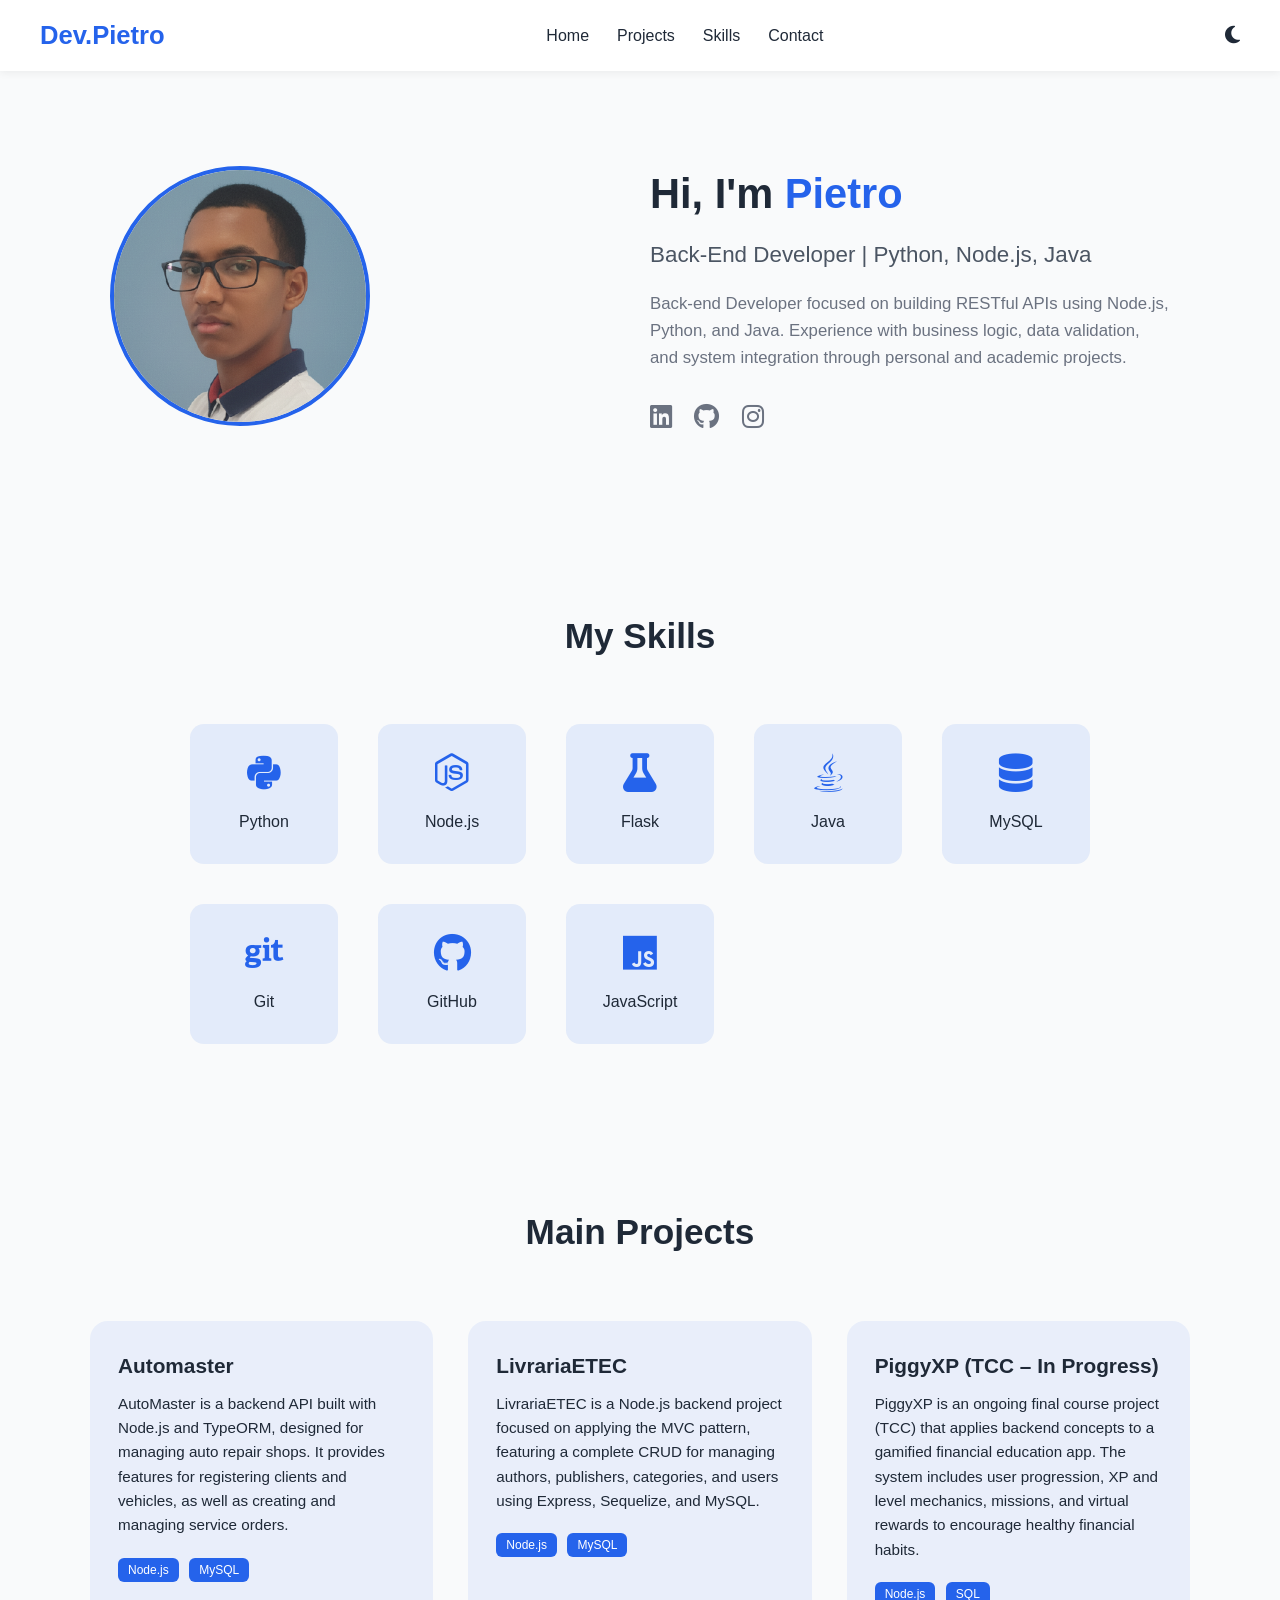
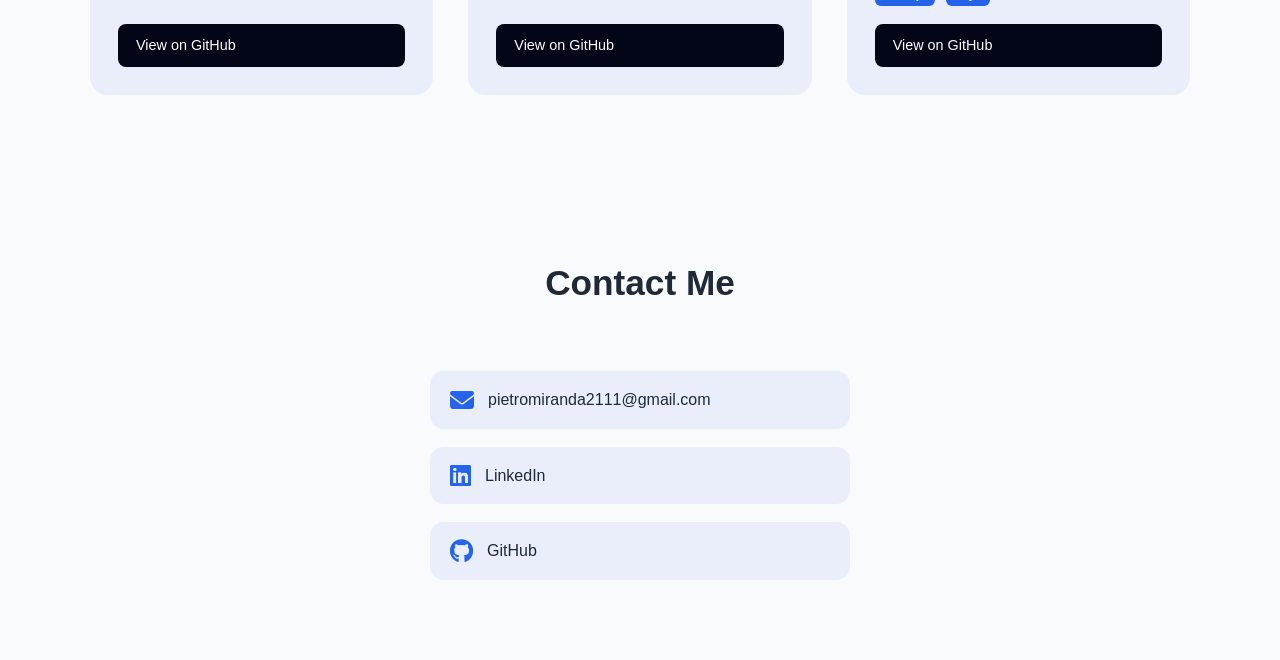
==== index.html @ 5e17f9bc "Update index.html" ====
<!DOCTYPE html>
<html lang="en">
  <head>
    <meta charset="UTF-8" />
    <meta name="viewport" content="width=device-width, initial-scale=1.0" />
    <title>Portfolio - Pietro Miranda</title>
    <link rel="stylesheet" href="index.css" />
    <link
      rel="stylesheet"
      href="https://cdnjs.cloudflare.com/ajax/libs/font-awesome/6.5.2/css/all.min.css"
    />
  </head>
  <body>
    <!-- HEADER -->
    <header>
      <div class="logo">Dev.Pietro</div>

      <nav id="nav">
        <a href="#">Home</a>
        <a href="#projects">Projects</a>
        <a href="#skills">Skills</a>
        <a href="#contact">Contact</a>
      </nav>

      <div id="menu-toggle" class="menu-toggle">
        <div></div>
        <div></div>
        <div></div>
      </div>

      <button id="theme-toggle" aria-label="Toggle dark/light mode">
        <i class="fa-solid fa-moon"></i>
      </button>
    </header>

    <!-- HOME -->
    <section class="home" id="home">
      <div class="home-img">
        <img src="/assets/profile.png" alt="Photo of Pietro" />
      </div>
      <div class="home-content">
        <h1>Hi, I'm <span>Pietro</span></h1>
        <h3 class="typing-text">Back-End Developer | Python, Node.js, Java</h3>
        <p>
          Back-end Developer focused on building RESTful APIs using Node.js,
          Python, and Java. Experience with business logic, data validation, and
          system integration through personal and academic projects.
        </p>
        <div class="social-icons">
          <a
            href="https://www.linkedin.com/in/your-linkedin-username"
            target="_blank"
            ><i class="fa-brands fa-linkedin"></i
          ></a>
          <a href="https://github.com/pietros133" target="_blank"
            ><i class="fa-brands fa-github"></i
          ></a>
          <a href="https://www.instagram.com/dev.pietro/" target="_blank"
            ><i class="fa-brands fa-instagram"></i
          ></a>
        </div>
      </div>
    </section>

    <!-- SKILLS -->
    <section class="skills" id="skills">
      <h2 class="section-title">My Skills</h2>
      <div class="skills-container">
        <div class="skill-box">
          <i class="fa-brands fa-python"></i><span>Python</span>
        </div>
        <div class="skill-box">
          <i class="fa-brands fa-node-js"></i><span>Node.js</span>
        </div>
        <div class="skill-box">
          <i class="fa-solid fa-flask"></i><span>Flask</span>
        </div>
        <div class="skill-box">
          <i class="fa-brands fa-java"></i><span>Java</span>
        </div>
        <div class="skill-box">
          <i class="fa-solid fa-database"></i><span>MySQL</span>
        </div>
        <div class="skill-box">
          <i class="fa-brands fa-git"></i><span>Git</span>
        </div>
        <div class="skill-box">
          <i class="fa-brands fa-github"></i><span>GitHub</span>
        </div>
        <div class="skill-box">
          <i class="fa-brands fa-js"></i><span>JavaScript</span>
        </div>
      </div>
    </section>

    <!-- PROJECTS -->
    <section class="projects" id="projects">
      <h2 class="section-title">Main Projects</h2>
      <div class="projects-container">
        <div class="project-box">
          <h3>Automaster</h3>
          <p>
            AutoMaster is a backend API built with Node.js and TypeORM, designed
            for managing auto repair shops. It provides features for registering
            clients and vehicles, as well as creating and managing service
            orders.
          </p>

          <div class="badges">
            <span class="badge">Node.js</span>
            <span class="badge">MySQL</span>
          </div>
          <a
            href="https://github.com/pietros133/Automaster-Backend"
            target="_blank"
            class="btn"
            >View on GitHub</a
          >
        </div>

        <div class="project-box">
          <h3>LivrariaETEC</h3>
          <p>
            LivrariaETEC is a Node.js backend project focused on applying the
            MVC pattern, featuring a complete CRUD for managing authors,
            publishers, categories, and users using Express, Sequelize, and
            MySQL.
          </p>

          <div class="badges">
            <span class="badge">Node.js</span>
            <span class="badge">MySQL</span>
          </div>
          <a
            href="https://github.com/pietros133/livrariaetec"
            target="_blank"
            class="btn"
            >View on GitHub</a
          >
        </div>

        <div class="project-box">
          <h3>PiggyXP (TCC – In Progress)</h3>
          <p>
            PiggyXP is an ongoing final course project (TCC) that applies
            backend concepts to a gamified financial education app. The system
            includes user progression, XP and level mechanics, missions, and
            virtual rewards to encourage healthy financial habits.
          </p>
          <div class="badges">
            <span class="badge">Node.js</span>
            <span class="badge">SQL</span>
          </div>
          <a
            href="https://github.com/pietros133/Piggyxp---Backend"
            target="_blank"
            class="btn"
            >View on GitHub</a
          >
        </div>
      </div>
    </section>
    <!-- CONTACT -->
    <section class="contact" id="contact">
      <h2 class="section-title">Contact Me</h2>

      <div class="contact-info">
        <a href="mailto:pietromiranda2111@gmail.com" class="contact-item">
          <i class="fa-solid fa-envelope"></i>
          <span>pietromiranda2111@gmail.com</span>
        </a>

        <a
          href="https://www.linkedin.com/in/your-linkedin-username"
          target="_blank"
          class="contact-item"
        >
          <i class="fa-brands fa-linkedin"></i>
          <span>LinkedIn</span>
        </a>

        <a
          href="https://github.com/pietros133"
          target="_blank"
          class="contact-item"
        >
          <i class="fa-brands fa-github"></i>
          <span>GitHub</span>
        </a>
      </div>
    </section>

    <script src="index.js"></script>
  </body>
</html>
---- index.css ----
* {
  margin: 0;
  padding: 0;
  box-sizing: border-box;
}
html {
  scroll-behavior: smooth;
}

body {
  font-family: "Roboto", sans-serif;
  line-height: 1.6;
  color: #1f2937;
  background: #f9fafb;
  transition: background 0.3s, color 0.3s;
}

body.dark {
  background: #0f172a;
  color: #e5e7eb;
}

header {
  display: flex;
  justify-content: space-between;
  align-items: center;
  padding: 15px 40px;
  background: #ffffff;
  position: sticky;
  top: 0;
  z-index: 100;
  box-shadow: 0 2px 8px rgba(0, 0, 0, 0.06);
}

body.dark header {
  background: #020617;
}

.logo {
  font-weight: 700;
  color: #2563eb;
  font-size: 1.6rem;
}

nav {
  display: flex;
  align-items: center;
}

nav a {
  margin: 0 14px;
  text-decoration: none;
  color: inherit;
  font-weight: 500;
  position: relative;
}

nav a::after {
  content: "";
  width: 0;
  height: 2px;
  background: #2563eb;
  position: absolute;
  bottom: -4px;
  left: 0;
  transition: 0.3s;
}

nav a:hover::after {
  width: 100%;
}

.menu-toggle {
  display: none;
  flex-direction: column;
  gap: 5px;
  cursor: pointer;
}

.menu-toggle div {
  width: 25px;
  height: 3px;
  background: currentColor;
}

#theme-toggle {
  background: none;
  border: none;
  font-size: 1.25rem;
  cursor: pointer;
  margin-left: 20px;
}

#theme-toggle i {
  color: #1f2937; /* tema claro */
  transition: color 0.3s ease, transform 0.3s ease;
}

body.dark #theme-toggle i {
  color: #ffffff; /* lua/sol branco no dark */
}

#theme-toggle:hover i {
  transform: rotate(15deg) scale(1.1);
}

.home {
  max-width: 1100px;
  margin: 0 auto;
  padding: 90px 20px;
  display: flex;
  align-items: center;
  justify-content: space-between;
  gap: 60px;
}

.home-img img {
  width: 260px;
  height: 260px;
  border-radius: 50%;
  object-fit: cover;
  border: 4px solid #2563eb;
}

.home-content {
  max-width: 520px;
}

.home-content h1 {
  font-size: 2.6rem;
  margin-bottom: 10px;
}

.home-content h1 span {
  color: #2563eb;
}

.home-content h3 {
  font-size: 1.4rem;
  font-weight: 500;
  margin-bottom: 18px;
  color: #4b5563;
}

body.dark .home-content h3 {
  color: #cbd5f5;
}

.home-content p {
  font-size: 1.05rem;
  margin-bottom: 25px;
  color: #6b7280;
}

body.dark .home-content p {
  color: #d1d5db;
}

.social-icons a {
  margin-right: 18px;
  font-size: 1.6rem;
  color: #6b7280;
  transition: 0.3s;
}

.social-icons a:hover {
  color: #2563eb;
}

.section-title {
  text-align: center;
  font-size: 2.2rem;
  margin-bottom: 60px;
}

.skills {
  padding: 80px 20px;
}

.skills-container {
  max-width: 900px;
  margin: 0 auto;
  display: grid;
  grid-template-columns: repeat(auto-fit, minmax(140px, 1fr));
  gap: 40px;
}

.skill-box {
  background: rgba(37, 99, 235, 0.1);
  padding: 30px 20px;
  border-radius: 14px;
  text-align: center;
  transition: 0.35s ease;
}

.skill-box i {
  font-size: 2.4rem;
  color: #2563eb;
  margin-bottom: 16px;
  display: block;
}

.skill-box span {
  font-weight: 500;
}

.skill-box:hover {
  transform: translateY(-8px) scale(1.03);
  background: #2563eb;
  color: #ffffff;
}

.skill-box:hover i {
  color: #ffffff;
}

body.dark .skill-box {
  background: rgba(99, 102, 241, 0.18);
}

body.dark .skill-box:hover {
  background: #6366f1;
}

.projects {
  padding: 80px 20px;
}

.projects-container {
  max-width: 1100px;
  margin: 0 auto;
  display: grid;
  grid-template-columns: repeat(auto-fit, minmax(280px, 1fr));
  gap: 35px;
}

.project-box {
  background: rgba(37, 99, 235, 0.08);
  padding: 28px;
  border-radius: 18px;
  display: flex;
  flex-direction: column;
  transition: 0.4s ease;
}

.project-box h3 {
  margin-bottom: 10px;
  font-size: 1.3rem;
}

.project-box p {
  font-size: 0.95rem;
  margin-bottom: 18px;
}

.badges {
  margin-bottom: 18px;
}

.badge {
  background: #2563eb;
  color: #ffffff;
  font-size: 0.75rem;
  padding: 5px 10px;
  border-radius: 6px;
  margin-right: 6px;
}

.project-box a.btn {
  margin-top: auto;
  background: #020617;
  color: #ffffff;
  padding: 10px 18px;
  border-radius: 8px;
  text-decoration: none;
  font-size: 0.9rem;
}

.project-box:hover {
  transform: translateY(-10px);
  background: #2563eb;
  color: #ffffff;
}

.project-box:hover a.btn {
  background: #ffffff;
  color: #2563eb;
}

.contact {
  padding: 80px 20px;
}

.contact-info {
  max-width: 420px;
  margin: 0 auto;
  display: flex;
  flex-direction: column;
  gap: 18px;
}

.contact-info a {
  display: flex;
  align-items: center;
  gap: 14px;
  padding: 16px 20px;
  border-radius: 14px;
  text-decoration: none;
  color: inherit;
  background: rgba(37, 99, 235, 0.08);
  transition: 0.35s ease;
}

.contact-info a i {
  font-size: 1.5rem;
  color: #2563eb;
}

.contact-info a:hover {
  transform: translateY(-6px);
  background: #2563eb;
  color: #ffffff;
}

.contact-info a:hover i {
  color: #ffffff;
}

body.dark .contact-info a {
  background: rgba(99, 102, 241, 0.25);
}

@media (max-width: 900px) {
  .home {
    flex-direction: column;
    text-align: center;
  }
}

@media (max-width: 768px) {
  nav {
    display: none;
    position: absolute;
    top: 65px;
    right: 20px;
    background: #ffffff;
    flex-direction: column;
    padding: 12px;
    border-radius: 10px;
  }

  body.dark nav {
    background: #020617;
  }

  nav.active {
    display: flex;
  }

  .menu-toggle {
    display: flex;
  }
}
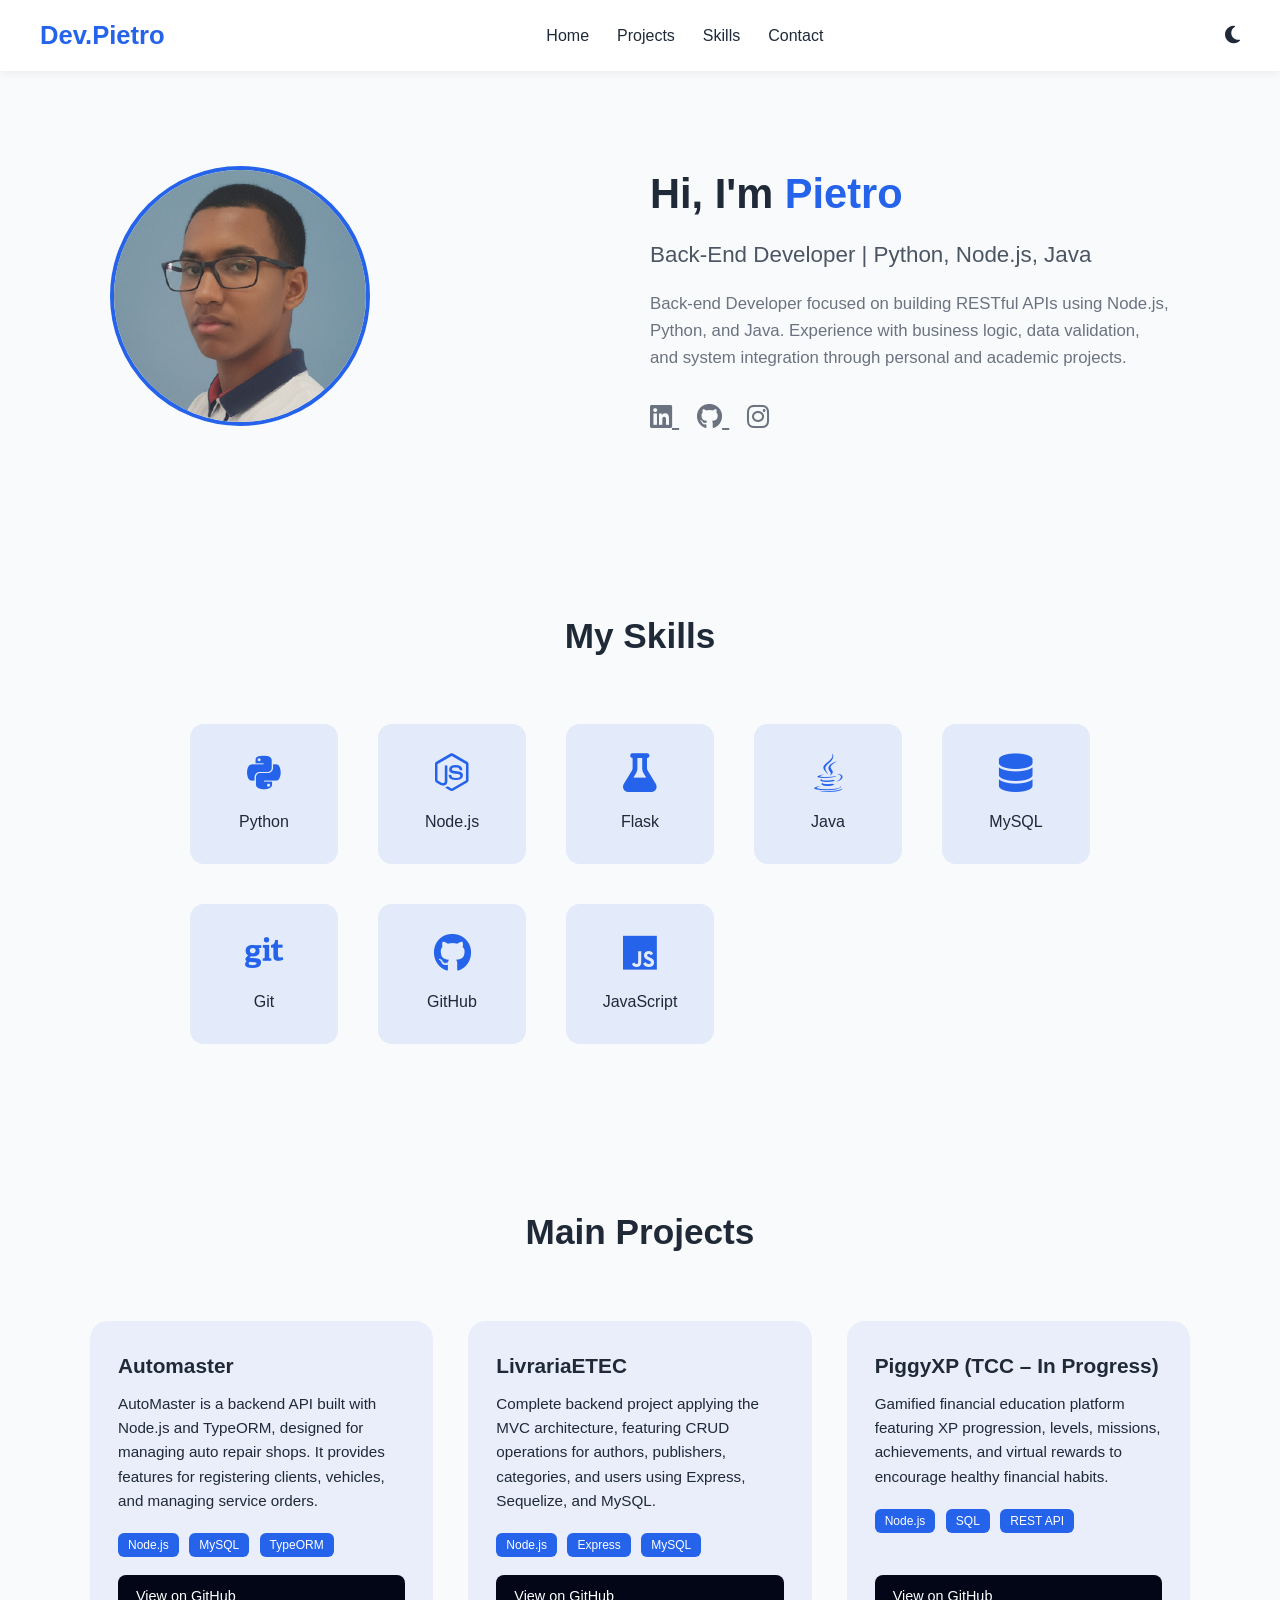
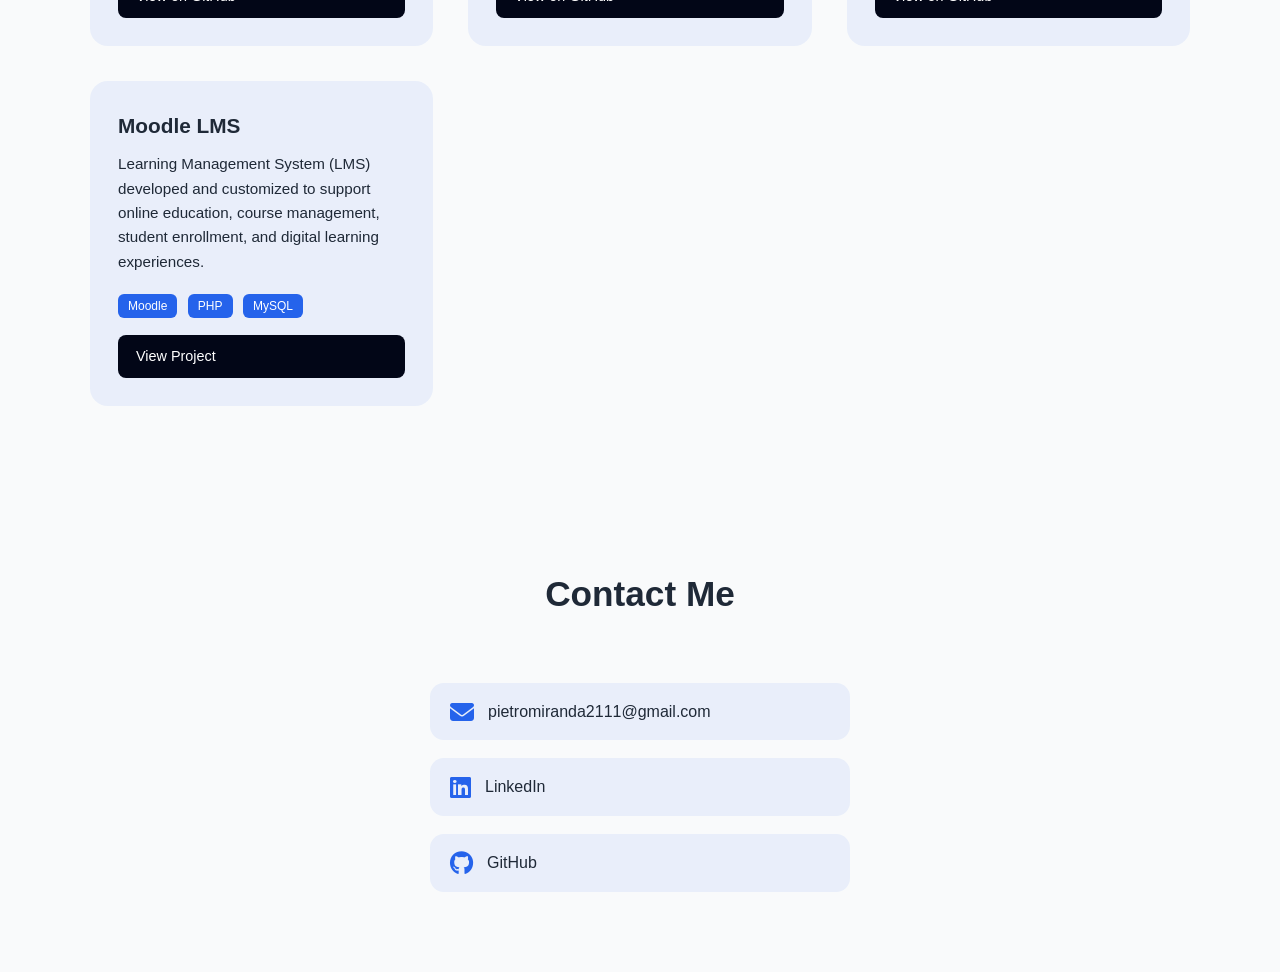
==== commit 5eed9aa3: "Update index.html" ====
--- a/index.html
+++ b/index.html
@@ -16,7 +16,7 @@
       <div class="logo">Dev.Pietro</div>
 
       <nav id="nav">
-        <a href="#">Home</a>
+        <a href="#home">Home</a>
         <a href="#projects">Projects</a>
         <a href="#skills">Skills</a>
         <a href="#contact">Contact</a>
@@ -36,28 +36,44 @@
     <!-- HOME -->
     <section class="home" id="home">
       <div class="home-img">
-        <img src="/assets/profile.png" alt="Photo of Pietro" />
-      </div>
+        <img src="/assets/profile.png" alt="Photo of Pietro Miranda" />
+      </div>
+
       <div class="home-content">
         <h1>Hi, I'm <span>Pietro</span></h1>
-        <h3 class="typing-text">Back-End Developer | Python, Node.js, Java</h3>
+        <h3 class="typing-text">
+          Back-End Developer | Python, Node.js, Java
+        </h3>
         <p>
           Back-end Developer focused on building RESTful APIs using Node.js,
           Python, and Java. Experience with business logic, data validation, and
           system integration through personal and academic projects.
         </p>
+
         <div class="social-icons">
           <a
-            href="https://www.linkedin.com/in/your-linkedin-username"
-            target="_blank"
-            ><i class="fa-brands fa-linkedin"></i
-          ></a>
-          <a href="https://github.com/pietros133" target="_blank"
-            ><i class="fa-brands fa-github"></i
-          ></a>
-          <a href="https://www.instagram.com/dev.pietro/" target="_blank"
-            ><i class="fa-brands fa-instagram"></i
-          ></a>
+            href="https://www.linkedin.com/in/pietro-miranda-09472b341/"
+            target="_blank"
+            aria-label="LinkedIn"
+          >
+            <i class="fa-brands fa-linkedin"></i>
+          </a>
+
+          <a
+            href="https://github.com/pietros133"
+            target="_blank"
+            aria-label="GitHub"
+          >
+            <i class="fa-brands fa-github"></i>
+          </a>
+
+          <a
+            href="https://www.instagram.com/dev.pietro/"
+            target="_blank"
+            aria-label="Instagram"
+          >
+            <i class="fa-brands fa-instagram"></i>
+          </a>
         </div>
       </div>
     </section>
@@ -65,30 +81,46 @@
     <!-- SKILLS -->
     <section class="skills" id="skills">
       <h2 class="section-title">My Skills</h2>
+
       <div class="skills-container">
         <div class="skill-box">
-          <i class="fa-brands fa-python"></i><span>Python</span>
-        </div>
-        <div class="skill-box">
-          <i class="fa-brands fa-node-js"></i><span>Node.js</span>
-        </div>
-        <div class="skill-box">
-          <i class="fa-solid fa-flask"></i><span>Flask</span>
-        </div>
-        <div class="skill-box">
-          <i class="fa-brands fa-java"></i><span>Java</span>
-        </div>
-        <div class="skill-box">
-          <i class="fa-solid fa-database"></i><span>MySQL</span>
-        </div>
-        <div class="skill-box">
-          <i class="fa-brands fa-git"></i><span>Git</span>
-        </div>
-        <div class="skill-box">
-          <i class="fa-brands fa-github"></i><span>GitHub</span>
-        </div>
-        <div class="skill-box">
-          <i class="fa-brands fa-js"></i><span>JavaScript</span>
+          <i class="fa-brands fa-python"></i>
+          <span>Python</span>
+        </div>
+
+        <div class="skill-box">
+          <i class="fa-brands fa-node-js"></i>
+          <span>Node.js</span>
+        </div>
+
+        <div class="skill-box">
+          <i class="fa-solid fa-flask"></i>
+          <span>Flask</span>
+        </div>
+
+        <div class="skill-box">
+          <i class="fa-brands fa-java"></i>
+          <span>Java</span>
+        </div>
+
+        <div class="skill-box">
+          <i class="fa-solid fa-database"></i>
+          <span>MySQL</span>
+        </div>
+
+        <div class="skill-box">
+          <i class="fa-brands fa-git"></i>
+          <span>Git</span>
+        </div>
+
+        <div class="skill-box">
+          <i class="fa-brands fa-github"></i>
+          <span>GitHub</span>
+        </div>
+
+        <div class="skill-box">
+          <i class="fa-brands fa-js"></i>
+          <span>JavaScript</span>
         </div>
       </div>
     </section>
@@ -96,82 +128,121 @@
     <!-- PROJECTS -->
     <section class="projects" id="projects">
       <h2 class="section-title">Main Projects</h2>
+
       <div class="projects-container">
+        <!-- Automaster -->
         <div class="project-box">
           <h3>Automaster</h3>
           <p>
-            AutoMaster is a backend API built with Node.js and TypeORM, designed
-            for managing auto repair shops. It provides features for registering
-            clients and vehicles, as well as creating and managing service
-            orders.
+            AutoMaster is a backend API built with Node.js and TypeORM,
+            designed for managing auto repair shops. It provides features for
+            registering clients, vehicles, and managing service orders.
           </p>
 
           <div class="badges">
             <span class="badge">Node.js</span>
             <span class="badge">MySQL</span>
-          </div>
+            <span class="badge">TypeORM</span>
+          </div>
+
           <a
             href="https://github.com/pietros133/Automaster-Backend"
             target="_blank"
             class="btn"
-            >View on GitHub</a
-          >
-        </div>
-
+          >
+            View on GitHub
+          </a>
+        </div>
+
+        <!-- LivrariaETEC -->
         <div class="project-box">
           <h3>LivrariaETEC</h3>
           <p>
-            LivrariaETEC is a Node.js backend project focused on applying the
-            MVC pattern, featuring a complete CRUD for managing authors,
-            publishers, categories, and users using Express, Sequelize, and
-            MySQL.
+            Complete backend project applying the MVC architecture, featuring
+            CRUD operations for authors, publishers, categories, and users using
+            Express, Sequelize, and MySQL.
           </p>
 
           <div class="badges">
             <span class="badge">Node.js</span>
+            <span class="badge">Express</span>
             <span class="badge">MySQL</span>
           </div>
+
           <a
             href="https://github.com/pietros133/livrariaetec"
             target="_blank"
             class="btn"
-            >View on GitHub</a
-          >
-        </div>
-
+          >
+            View on GitHub
+          </a>
+        </div>
+
+        <!-- PiggyXP -->
         <div class="project-box">
           <h3>PiggyXP (TCC – In Progress)</h3>
           <p>
-            PiggyXP is an ongoing final course project (TCC) that applies
-            backend concepts to a gamified financial education app. The system
-            includes user progression, XP and level mechanics, missions, and
-            virtual rewards to encourage healthy financial habits.
-          </p>
+            Gamified financial education platform featuring XP progression,
+            levels, missions, achievements, and virtual rewards to encourage
+            healthy financial habits.
+          </p>
+
           <div class="badges">
             <span class="badge">Node.js</span>
             <span class="badge">SQL</span>
-          </div>
+            <span class="badge">REST API</span>
+          </div>
+
           <a
             href="https://github.com/pietros133/Piggyxp---Backend"
             target="_blank"
             class="btn"
-            >View on GitHub</a
-          >
-        </div>
-      </div>
-    </section>
+          >
+            View on GitHub
+          </a>
+        </div>
+
+        <!-- Moodle -->
+        <div class="project-box">
+          <h3>Moodle LMS</h3>
+          <p>
+            Learning Management System (LMS) developed and customized to support
+            online education, course management, student enrollment, and digital
+            learning experiences.
+          </p>
+
+          <div class="badges">
+            <span class="badge">Moodle</span>
+            <span class="badge">PHP</span>
+            <span class="badge">MySQL</span>
+          </div>
+
+          <a
+            href="COLE_AQUI_O_LINK_DO_SEU_MOODLE"
+            target="_blank"
+            class="btn"
+          >
+            View Project
+          </a>
+        </div>
+      </div>
+    </section>
+
     <!-- CONTACT -->
     <section class="contact" id="contact">
       <h2 class="section-title">Contact Me</h2>
 
       <div class="contact-info">
-        <a href="mailto:pietromiranda2111@gmail.com" class="contact-item">
+        <a
+          href="mailto:pietromiranda2111@gmail.com"
+          class="contact-item"
+        >
           <i class="fa-solid fa-envelope"></i>
           <span>pietromiranda2111@gmail.com</span>
         </a>
 
         <a
-          href="https://www.linkedin.com/in/your-linkedin-username"
+          href="https://www.linkedin.com/in/pietro-miranda-09472b341/"
           target="_blank"
           class="contact-item"
         >
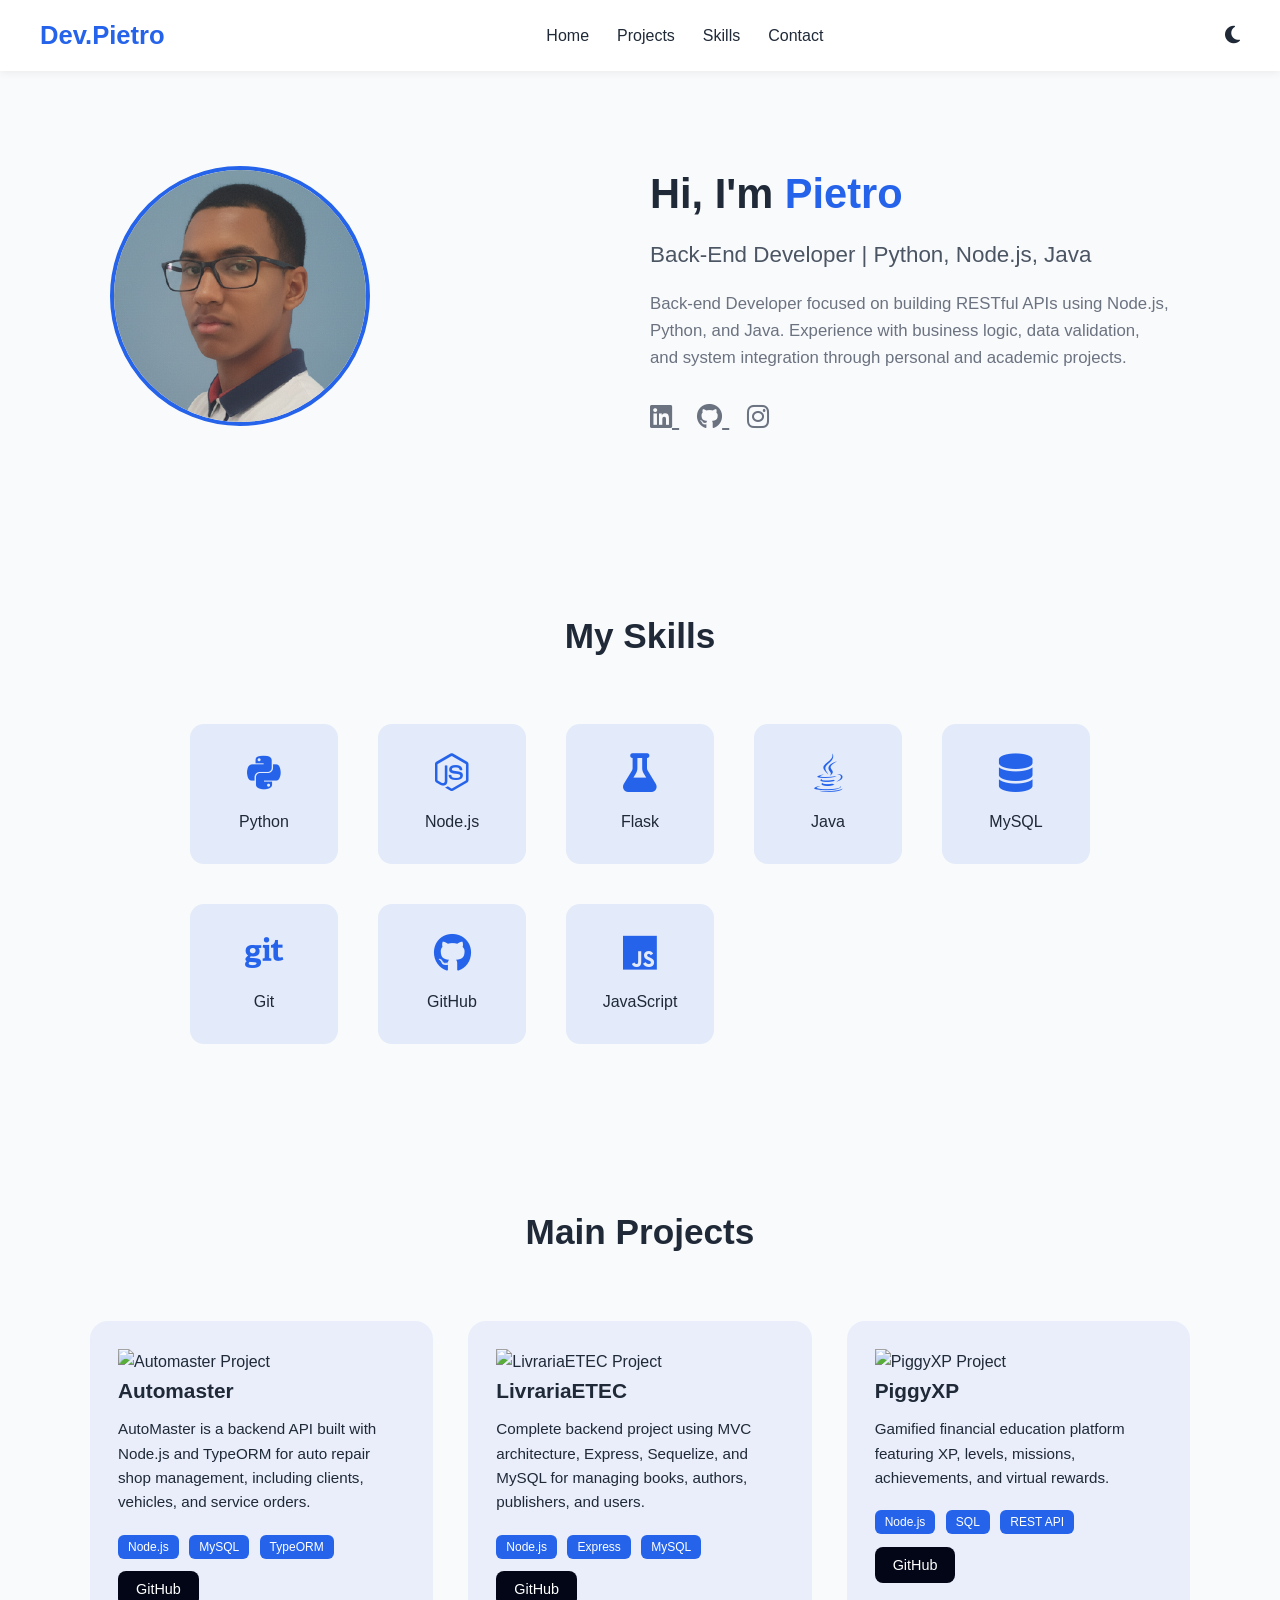
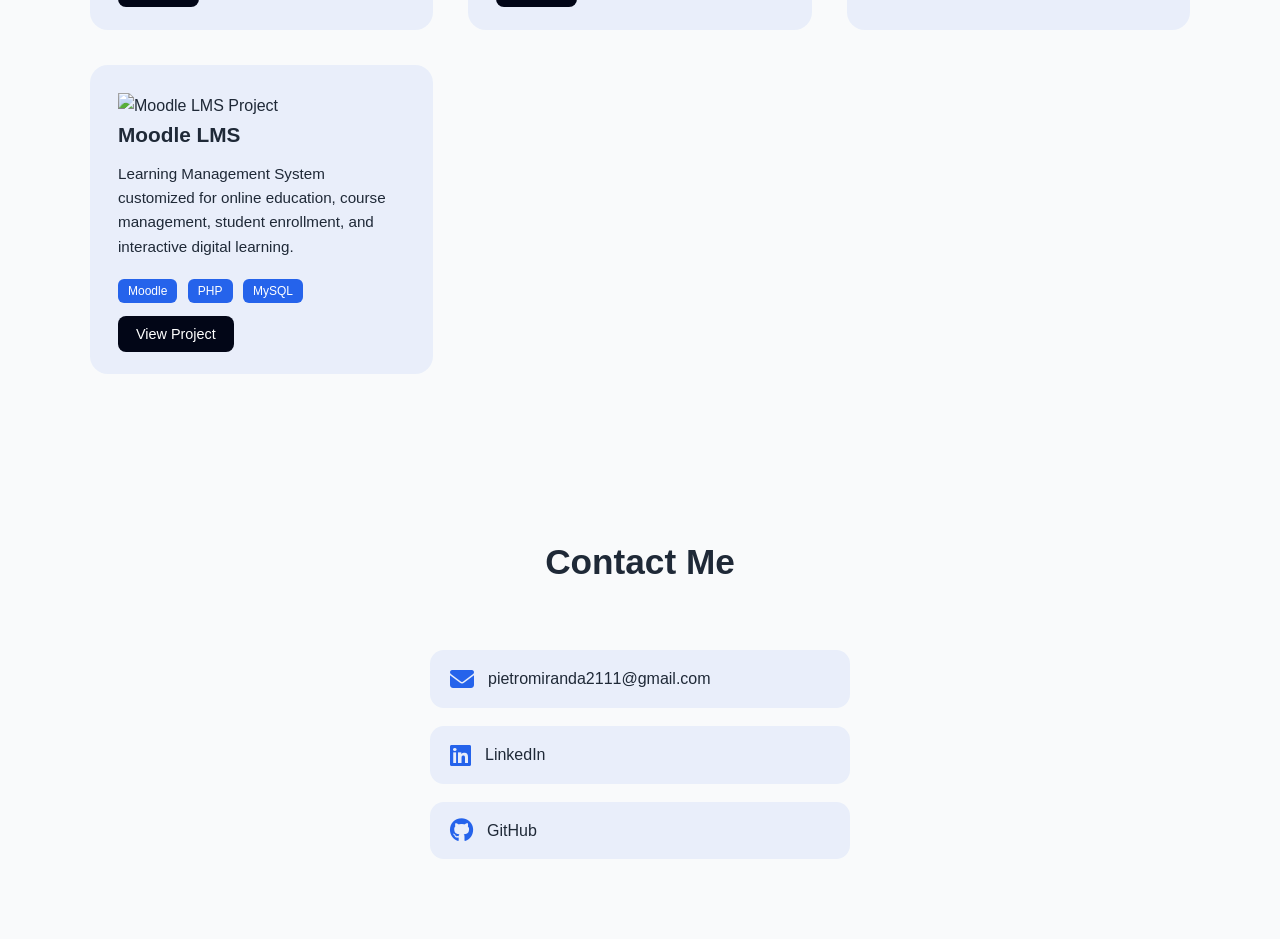
==== commit cd03e85c: "Update index.html" ====
--- a/index.html
+++ b/index.html
@@ -126,108 +126,139 @@
     </section>
 
     <!-- PROJECTS -->
-    <section class="projects" id="projects">
-      <h2 class="section-title">Main Projects</h2>
-
-      <div class="projects-container">
-        <!-- Automaster -->
-        <div class="project-box">
-          <h3>Automaster</h3>
-          <p>
-            AutoMaster is a backend API built with Node.js and TypeORM,
-            designed for managing auto repair shops. It provides features for
-            registering clients, vehicles, and managing service orders.
-          </p>
-
-          <div class="badges">
-            <span class="badge">Node.js</span>
-            <span class="badge">MySQL</span>
-            <span class="badge">TypeORM</span>
-          </div>
-
-          <a
-            href="https://github.com/pietros133/Automaster-Backend"
-            target="_blank"
-            class="btn"
-          >
-            View on GitHub
-          </a>
-        </div>
-
-        <!-- LivrariaETEC -->
-        <div class="project-box">
-          <h3>LivrariaETEC</h3>
-          <p>
-            Complete backend project applying the MVC architecture, featuring
-            CRUD operations for authors, publishers, categories, and users using
-            Express, Sequelize, and MySQL.
-          </p>
-
-          <div class="badges">
-            <span class="badge">Node.js</span>
-            <span class="badge">Express</span>
-            <span class="badge">MySQL</span>
-          </div>
-
-          <a
-            href="https://github.com/pietros133/livrariaetec"
-            target="_blank"
-            class="btn"
-          >
-            View on GitHub
-          </a>
-        </div>
-
-        <!-- PiggyXP -->
-        <div class="project-box">
-          <h3>PiggyXP (TCC – In Progress)</h3>
-          <p>
-            Gamified financial education platform featuring XP progression,
-            levels, missions, achievements, and virtual rewards to encourage
-            healthy financial habits.
-          </p>
-
-          <div class="badges">
-            <span class="badge">Node.js</span>
-            <span class="badge">SQL</span>
-            <span class="badge">REST API</span>
-          </div>
-
-          <a
-            href="https://github.com/pietros133/Piggyxp---Backend"
-            target="_blank"
-            class="btn"
-          >
-            View on GitHub
-          </a>
-        </div>
-
-        <!-- Moodle -->
-        <div class="project-box">
-          <h3>Moodle LMS</h3>
-          <p>
-            Learning Management System (LMS) developed and customized to support
-            online education, course management, student enrollment, and digital
-            learning experiences.
-          </p>
-
-          <div class="badges">
-            <span class="badge">Moodle</span>
-            <span class="badge">PHP</span>
-            <span class="badge">MySQL</span>
-          </div>
-
-          <a
-            href="COLE_AQUI_O_LINK_DO_SEU_MOODLE"
-            target="_blank"
-            class="btn"
-          >
-            View Project
-          </a>
-        </div>
-      </div>
-    </section>
-
+  <section class="projects" id="projects">
+  <h2 class="section-title">Main Projects</h2>
+
+  <div class="projects-container">
+    <!-- Automaster -->
+    <div class="project-box">
+      <img
+        src="https://images.unsplash.com/photo-1486006920555-c77dcf18193c"
+        alt="Automaster Project"
+        class="project-image"
+      />
+
+      <h3>Automaster</h3>
+
+      <p>
+        AutoMaster is a backend API built with Node.js and TypeORM for auto
+        repair shop management, including clients, vehicles, and service orders.
+      </p>
+
+      <div class="badges">
+        <span class="badge">Node.js</span>
+        <span class="badge">MySQL</span>
+        <span class="badge">TypeORM</span>
+      </div>
+
+      <div class="project-links">
+        <a
+          href="https://github.com/pietros133/Automaster-Backend"
+          target="_blank"
+          class="btn"
+        >
+          GitHub
+        </a>
+      </div>
+    </div>
+
+    <!-- LivrariaETEC -->
+    <div class="project-box">
+      <img
+        src="https://images.unsplash.com/photo-1524995997946-a1c2e315a42f"
+        alt="LivrariaETEC Project"
+        class="project-image"
+      />
+
+      <h3>LivrariaETEC</h3>
+
+      <p>
+        Complete backend project using MVC architecture, Express, Sequelize, and
+        MySQL for managing books, authors, publishers, and users.
+      </p>
+
+      <div class="badges">
+        <span class="badge">Node.js</span>
+        <span class="badge">Express</span>
+        <span class="badge">MySQL</span>
+      </div>
+
+      <div class="project-links">
+        <a
+          href="https://github.com/pietros133/livrariaetec"
+          target="_blank"
+          class="btn"
+        >
+          GitHub
+        </a>
+      </div>
+    </div>
+
+    <!-- PiggyXP -->
+    <div class="project-box">
+      <img
+        src="https://images.unsplash.com/photo-1554224155-6726b3ff858f"
+        alt="PiggyXP Project"
+        class="project-image"
+      />
+
+      <h3>PiggyXP</h3>
+
+      <p>
+        Gamified financial education platform featuring XP, levels, missions,
+        achievements, and virtual rewards.
+      </p>
+
+      <div class="badges">
+        <span class="badge">Node.js</span>
+        <span class="badge">SQL</span>
+        <span class="badge">REST API</span>
+      </div>
+
+      <div class="project-links">
+        <a
+          href="https://github.com/pietros133/Piggyxp---Backend"
+          target="_blank"
+          class="btn"
+        >
+          GitHub
+        </a>
+      </div>
+    </div>
+
+    <!-- Moodle LMS -->
+    <div class="project-box">
+      <img
+        src="https://images.unsplash.com/photo-1509062522246-3755977927d7"
+        alt="Moodle LMS Project"
+        class="project-image"
+      />
+
+      <h3>Moodle LMS</h3>
+
+      <p>
+        Learning Management System customized for online education, course
+        management, student enrollment, and interactive digital learning.
+      </p>
+
+      <div class="badges">
+        <span class="badge">Moodle</span>
+        <span class="badge">PHP</span>
+        <span class="badge">MySQL</span>
+      </div>
+
+      <div class="project-links">
+        <a
+          href="SEU_LINK_DO_MOODLE"
+          target="_blank"
+          class="btn"
+        >
+          View Project
+        </a>
+      </div>
+    </div>
+  </div>
+</section>
     <!-- CONTACT -->
     <section class="contact" id="contact">
       <h2 class="section-title">Contact Me</h2>
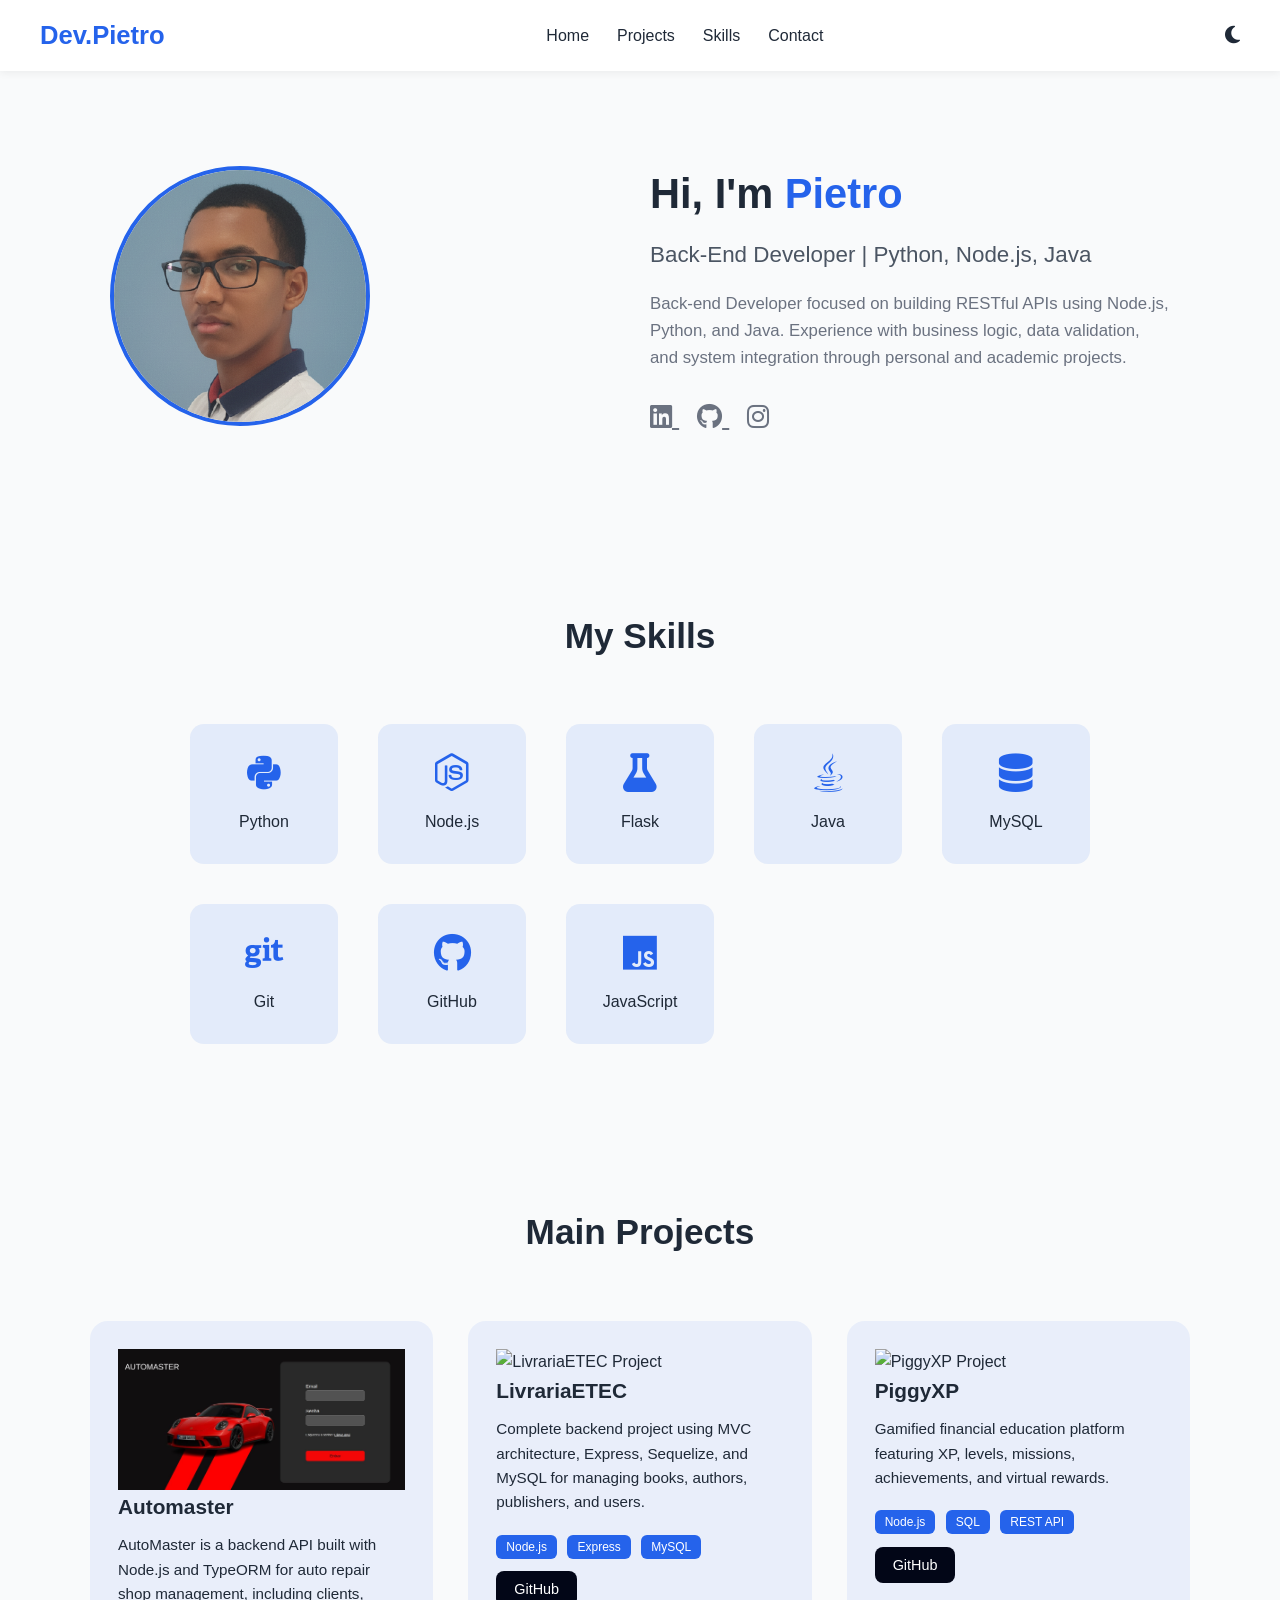
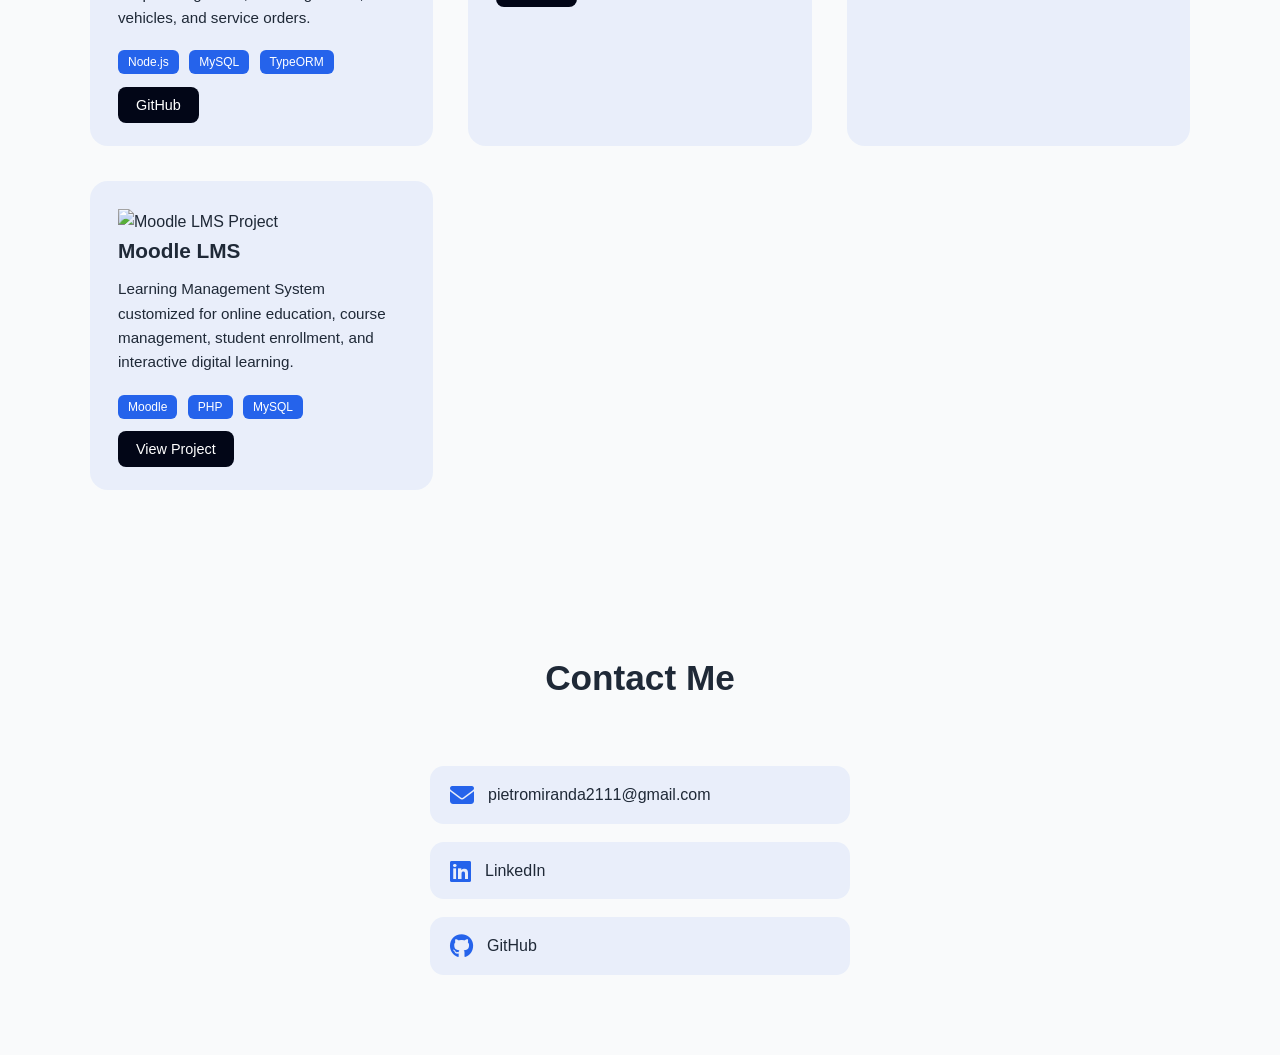
==== commit 399bc63c: "Update index.html" ====
--- a/index.html
+++ b/index.html
@@ -131,37 +131,37 @@
 
   <div class="projects-container">
     <!-- Automaster -->
-    <div class="project-box">
-      <img
-        src="https://images.unsplash.com/photo-1486006920555-c77dcf18193c"
-        alt="Automaster Project"
-        class="project-image"
-      />
-
-      <h3>Automaster</h3>
-
-      <p>
-        AutoMaster is a backend API built with Node.js and TypeORM for auto
-        repair shop management, including clients, vehicles, and service orders.
-      </p>
-
-      <div class="badges">
-        <span class="badge">Node.js</span>
-        <span class="badge">MySQL</span>
-        <span class="badge">TypeORM</span>
-      </div>
-
-      <div class="project-links">
-        <a
-          href="https://github.com/pietros133/Automaster-Backend"
-          target="_blank"
-          class="btn"
-        >
-          GitHub
-        </a>
-      </div>
-    </div>
-
+    <!-- Automaster -->
+<div class="project-box">
+  <img
+    src="./assets/Auto.jpeg"
+    alt="Automaster Project"
+    class="project-image"
+  />
+
+  <h3>Automaster</h3>
+
+  <p>
+    AutoMaster is a backend API built with Node.js and TypeORM for auto
+    repair shop management, including clients, vehicles, and service orders.
+  </p>
+
+  <div class="badges">
+    <span class="badge">Node.js</span>
+    <span class="badge">MySQL</span>
+    <span class="badge">TypeORM</span>
+  </div>
+
+  <div class="project-links">
+    <a
+      href="https://github.com/pietros133/Automaster-Backend"
+      target="_blank"
+      class="btn"
+    >
+      GitHub
+    </a>
+  </div>
+</div>
     <!-- LivrariaETEC -->
     <div class="project-box">
       <img
